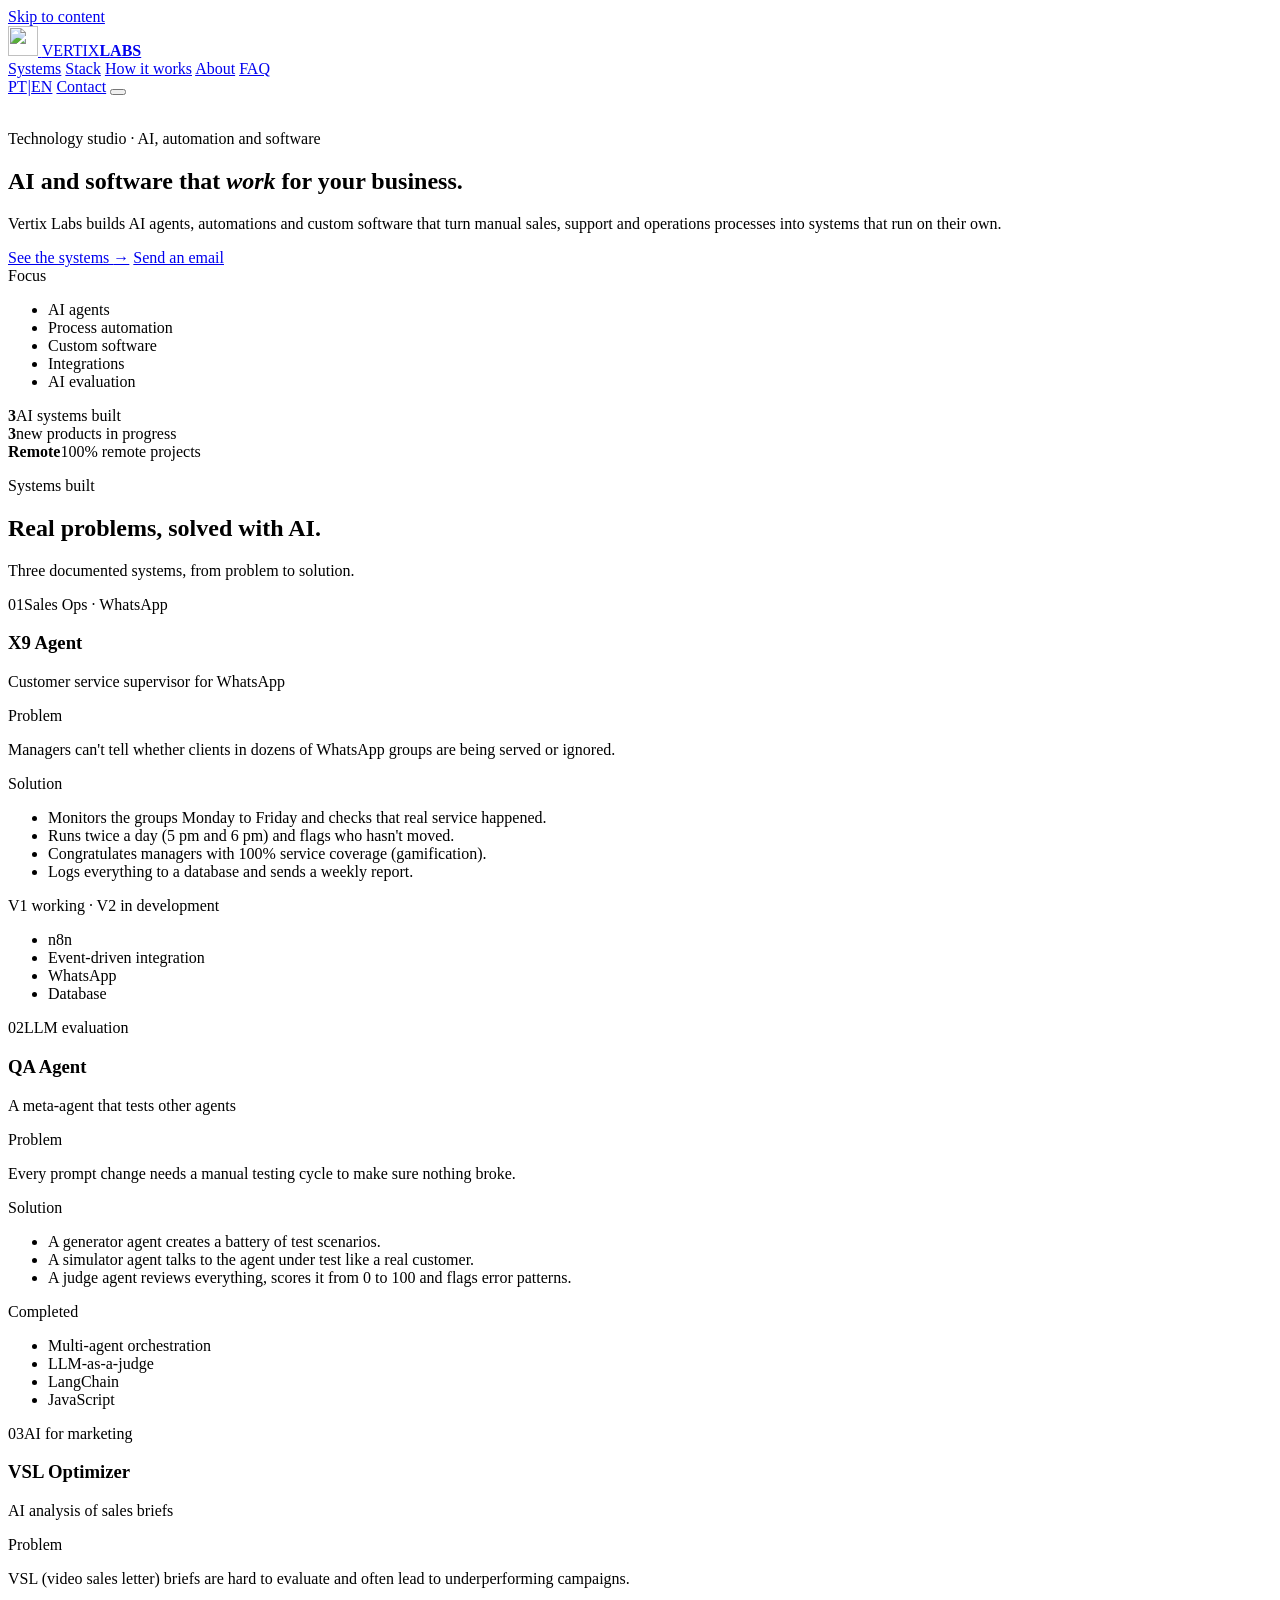
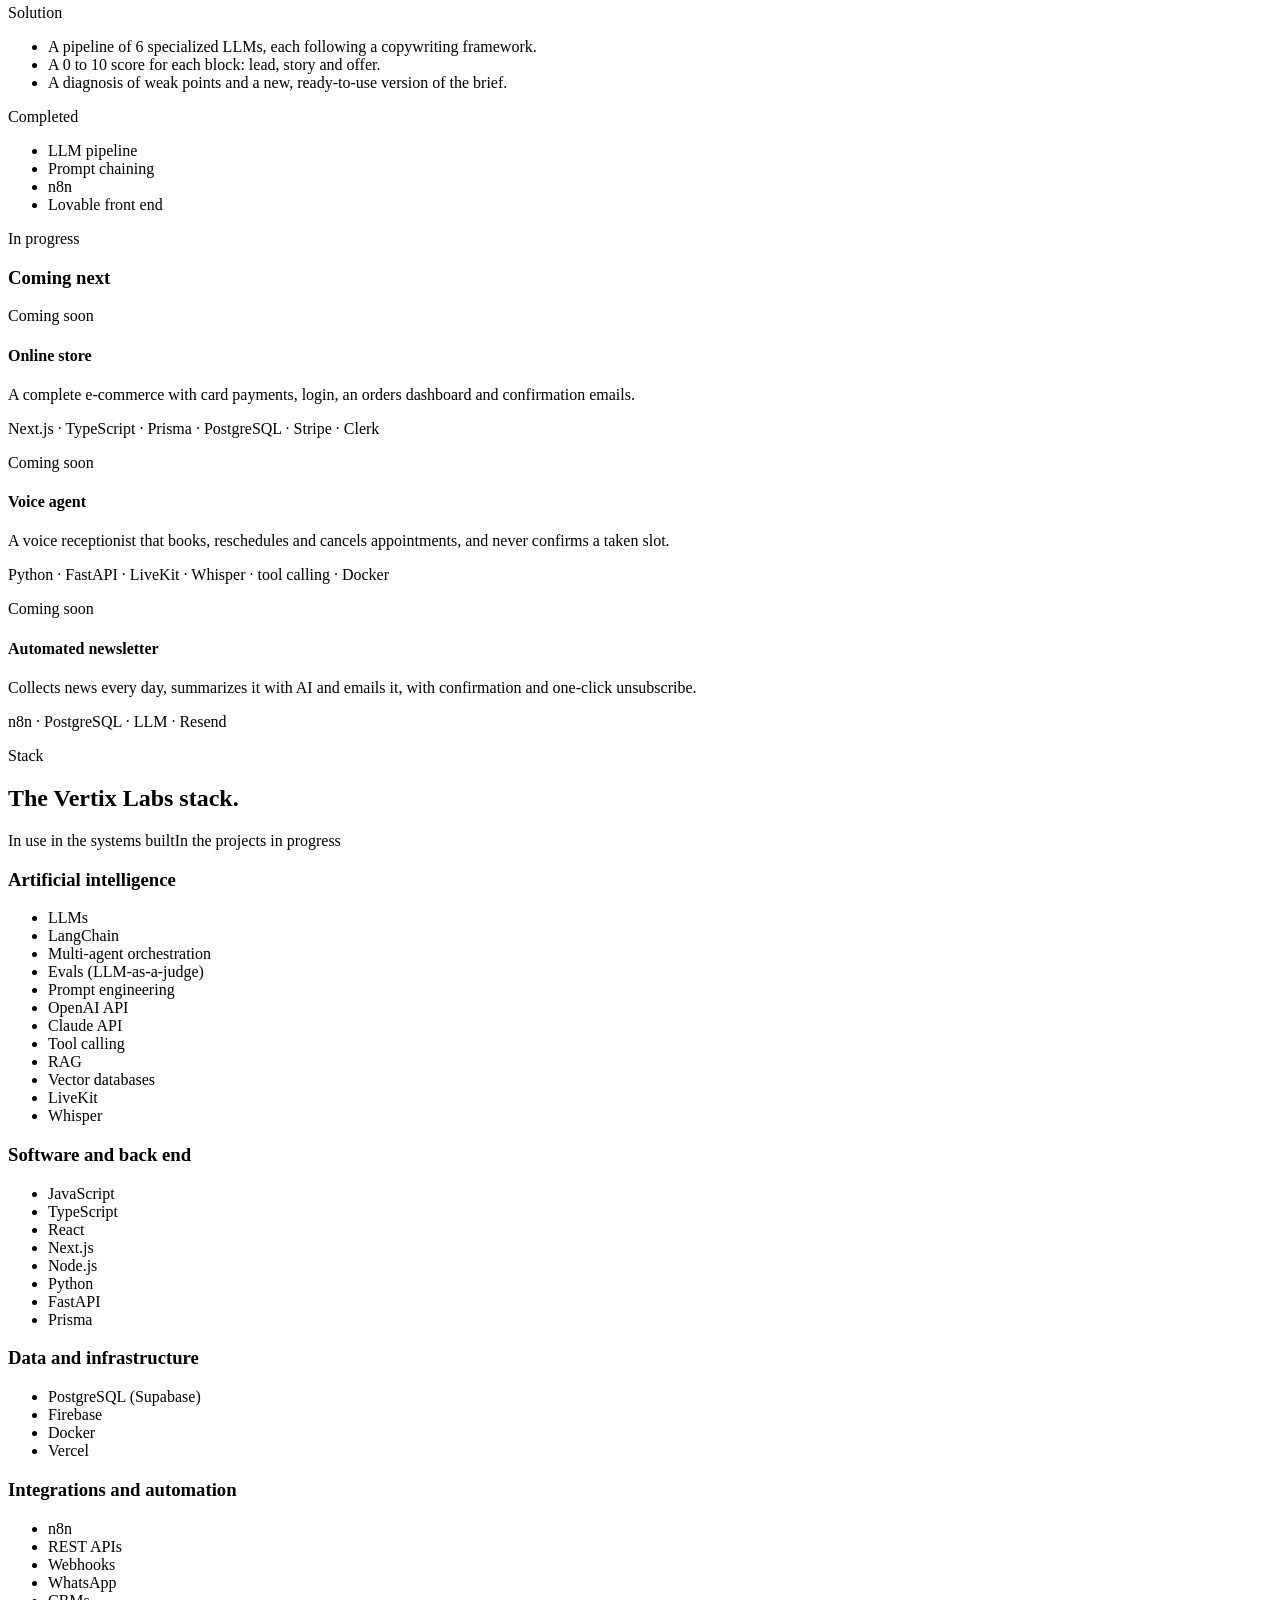
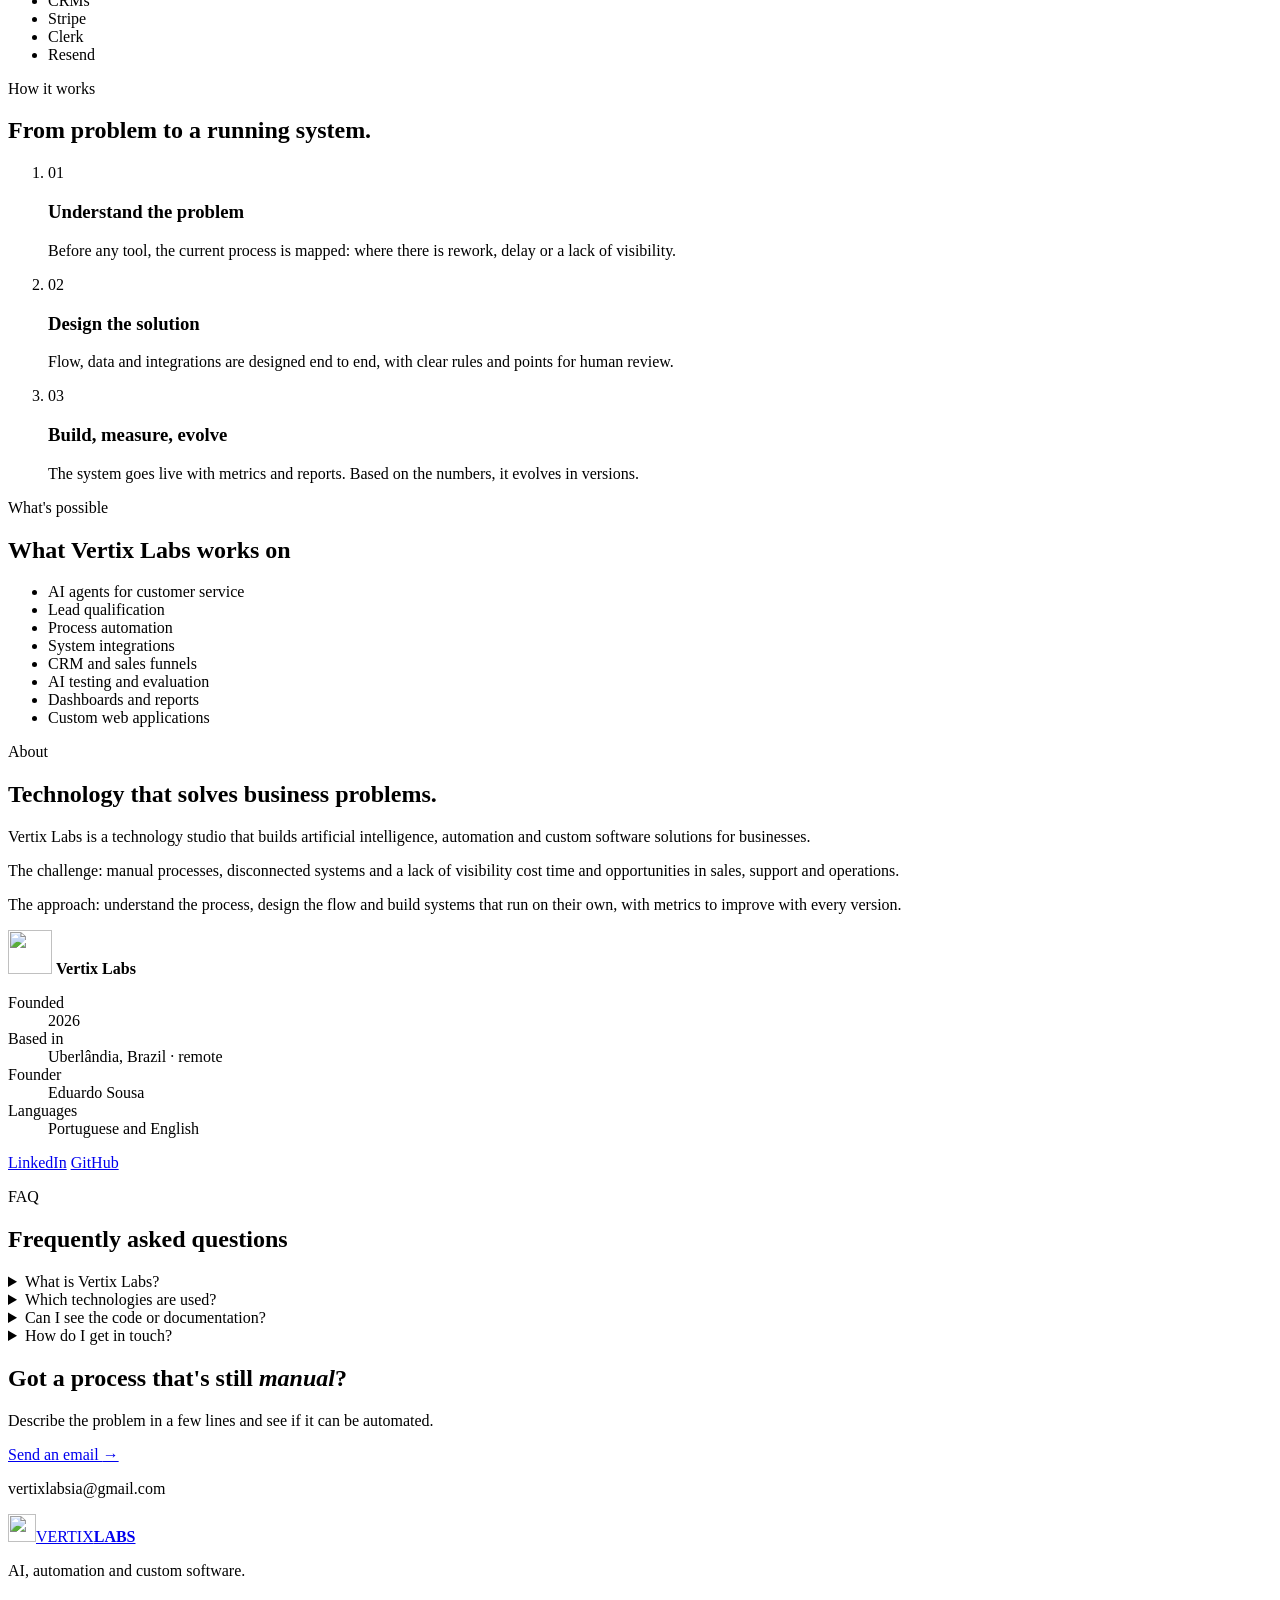
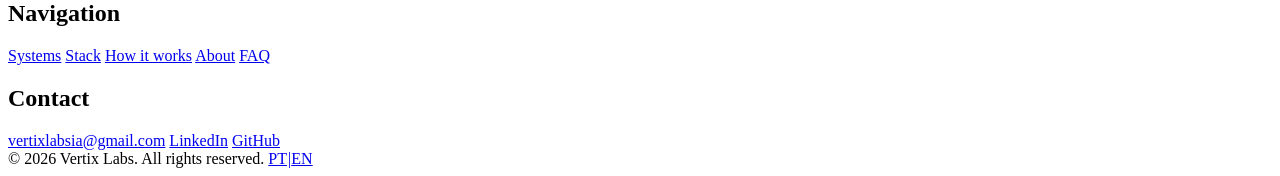
==== public/index.html @ cc722b25 "build: generate pt and en pages" ====
<!doctype html>
<html lang="pt-BR">
<head>
  <meta charset="utf-8">
  <meta name="viewport" content="width=device-width, initial-scale=1">
  <title>Vertix Labs</title>
  <meta name="robots" content="noindex">
  <meta http-equiv="refresh" content="0; url=pt/">
  <link rel="alternate" hreflang="pt-BR" href="https://vertixlabs.netlify.app/pt/">
  <link rel="alternate" hreflang="en" href="https://vertixlabs.netlify.app/en/">
  <link rel="alternate" hreflang="x-default" href="https://vertixlabs.netlify.app/">
  <link rel="icon" type="image/png" href="assets/img/favicon.png">
  <style>
    html { background: #0a0c0b; color: #f3f6f4; font-family: system-ui, sans-serif; }
    body { display: grid; place-items: center; min-height: 100vh; margin: 0; }
    a { color: #0ee473; }
  </style>
  <script>
    (function () {
      var supported = ["pt", "en"];
      var lang = null;
      try { lang = localStorage.getItem("vx-lang"); } catch (e) { /* storage unavailable */ }
      if (supported.indexOf(lang) === -1) {
        var browser = (navigator.language || "").toLowerCase();
        lang = browser.indexOf("en") === 0 ? "en" : "pt";
      }
      location.replace(lang + "/" + location.hash);
    })();
  </script>
</head>
<body>
  <p><a href="pt/">Português</a> · <a href="en/">English</a></p>
</body>
</html>
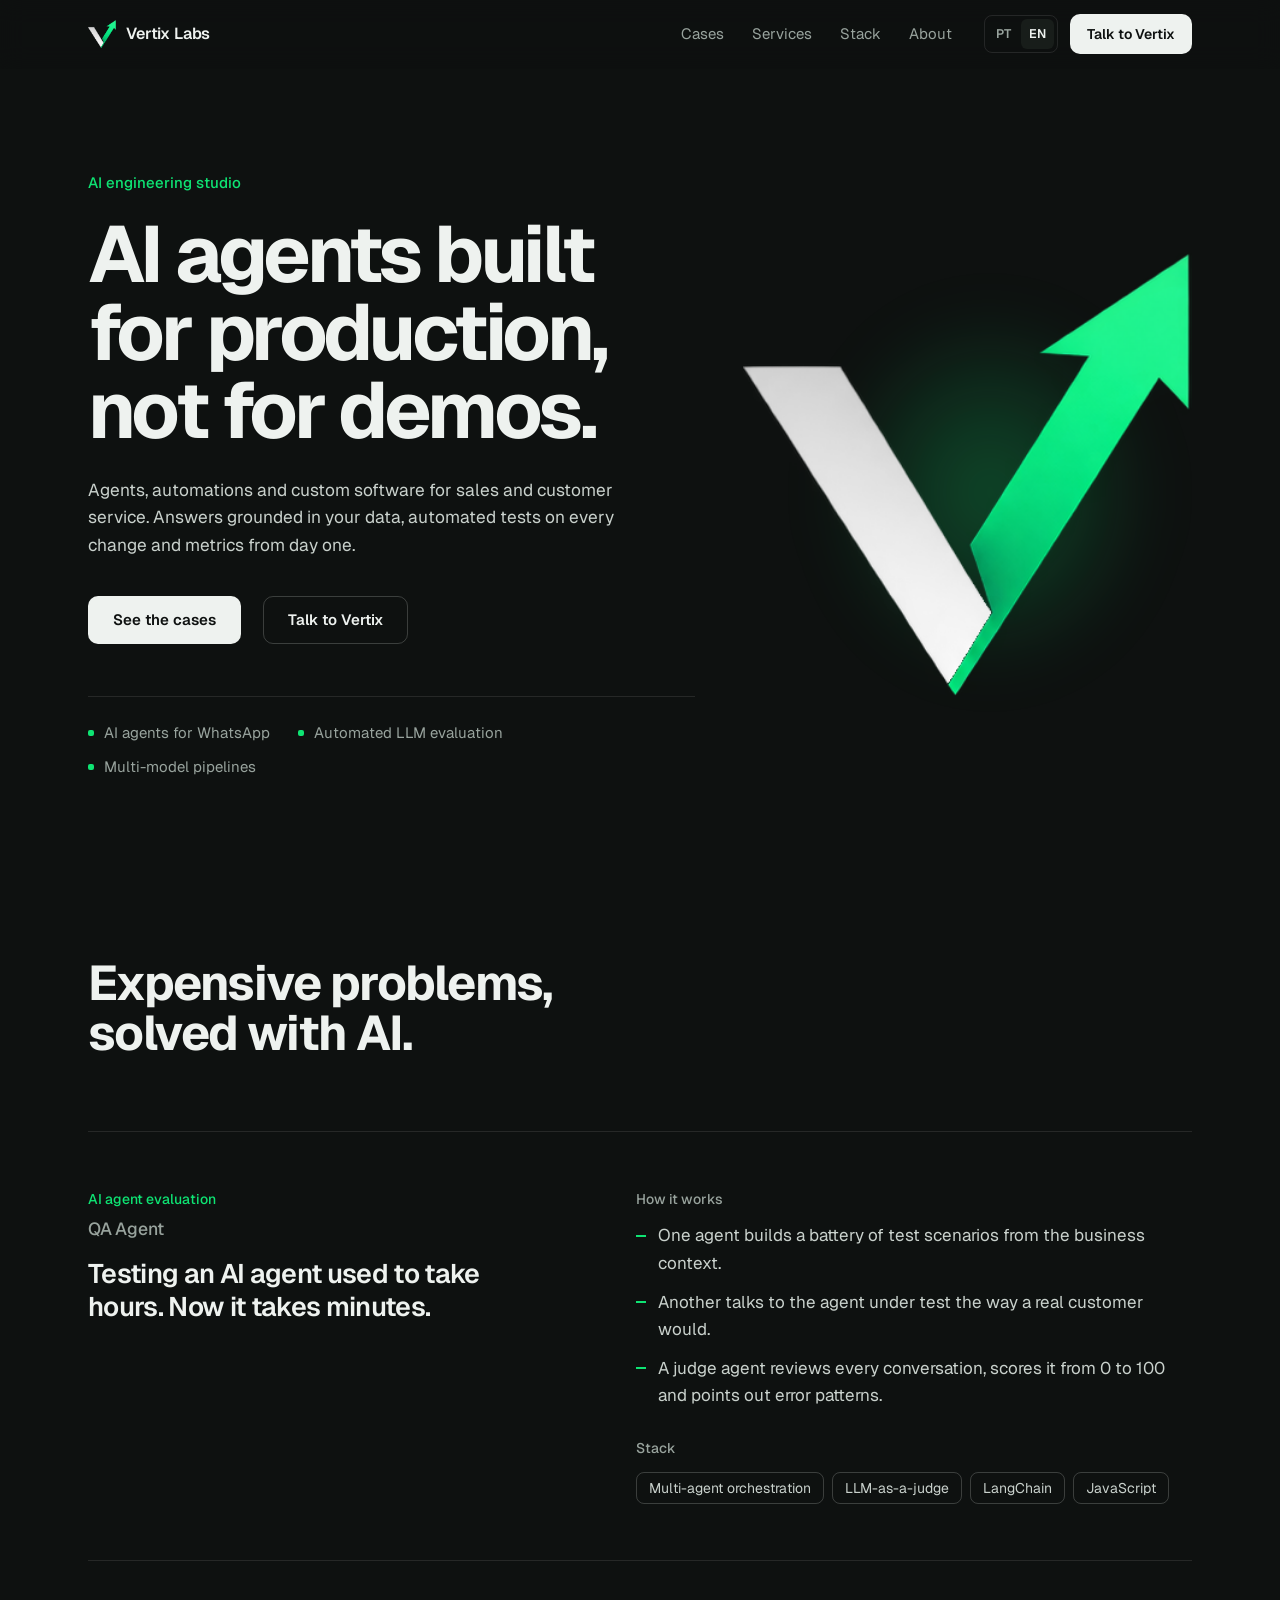
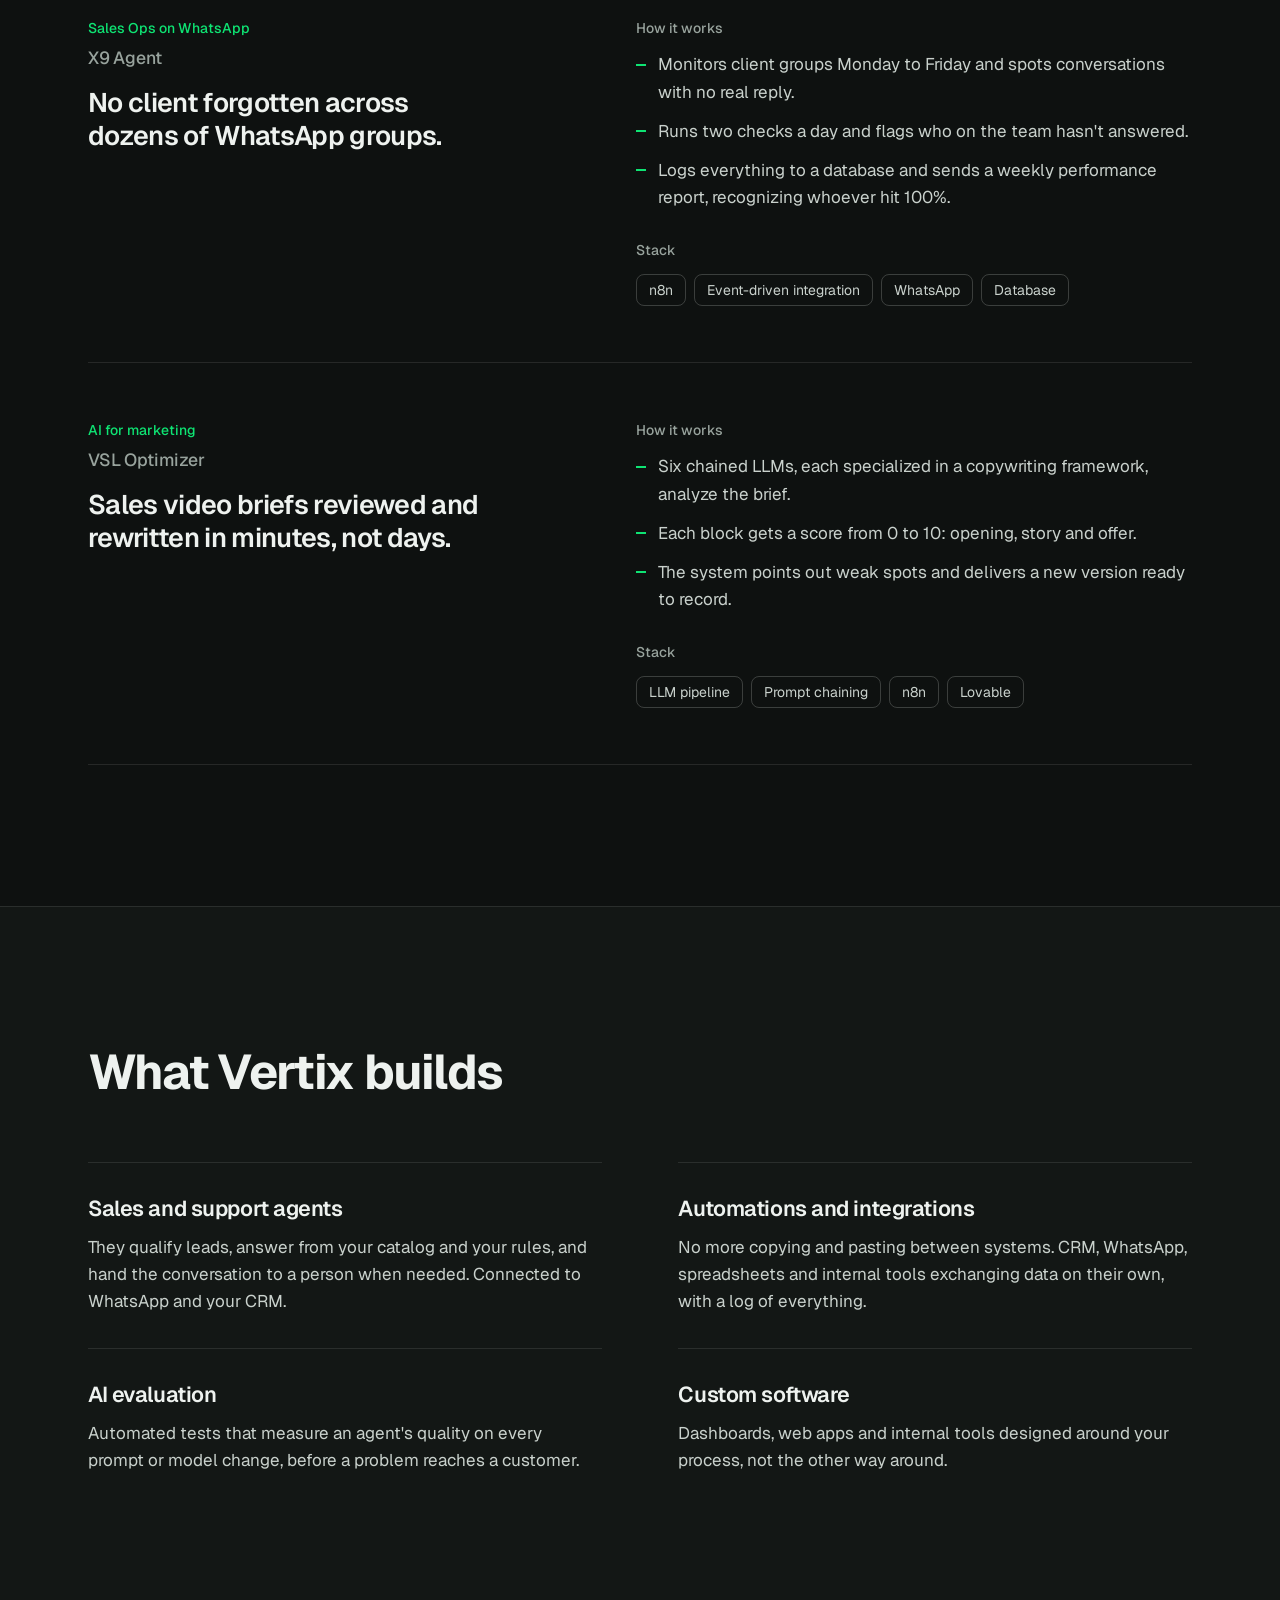
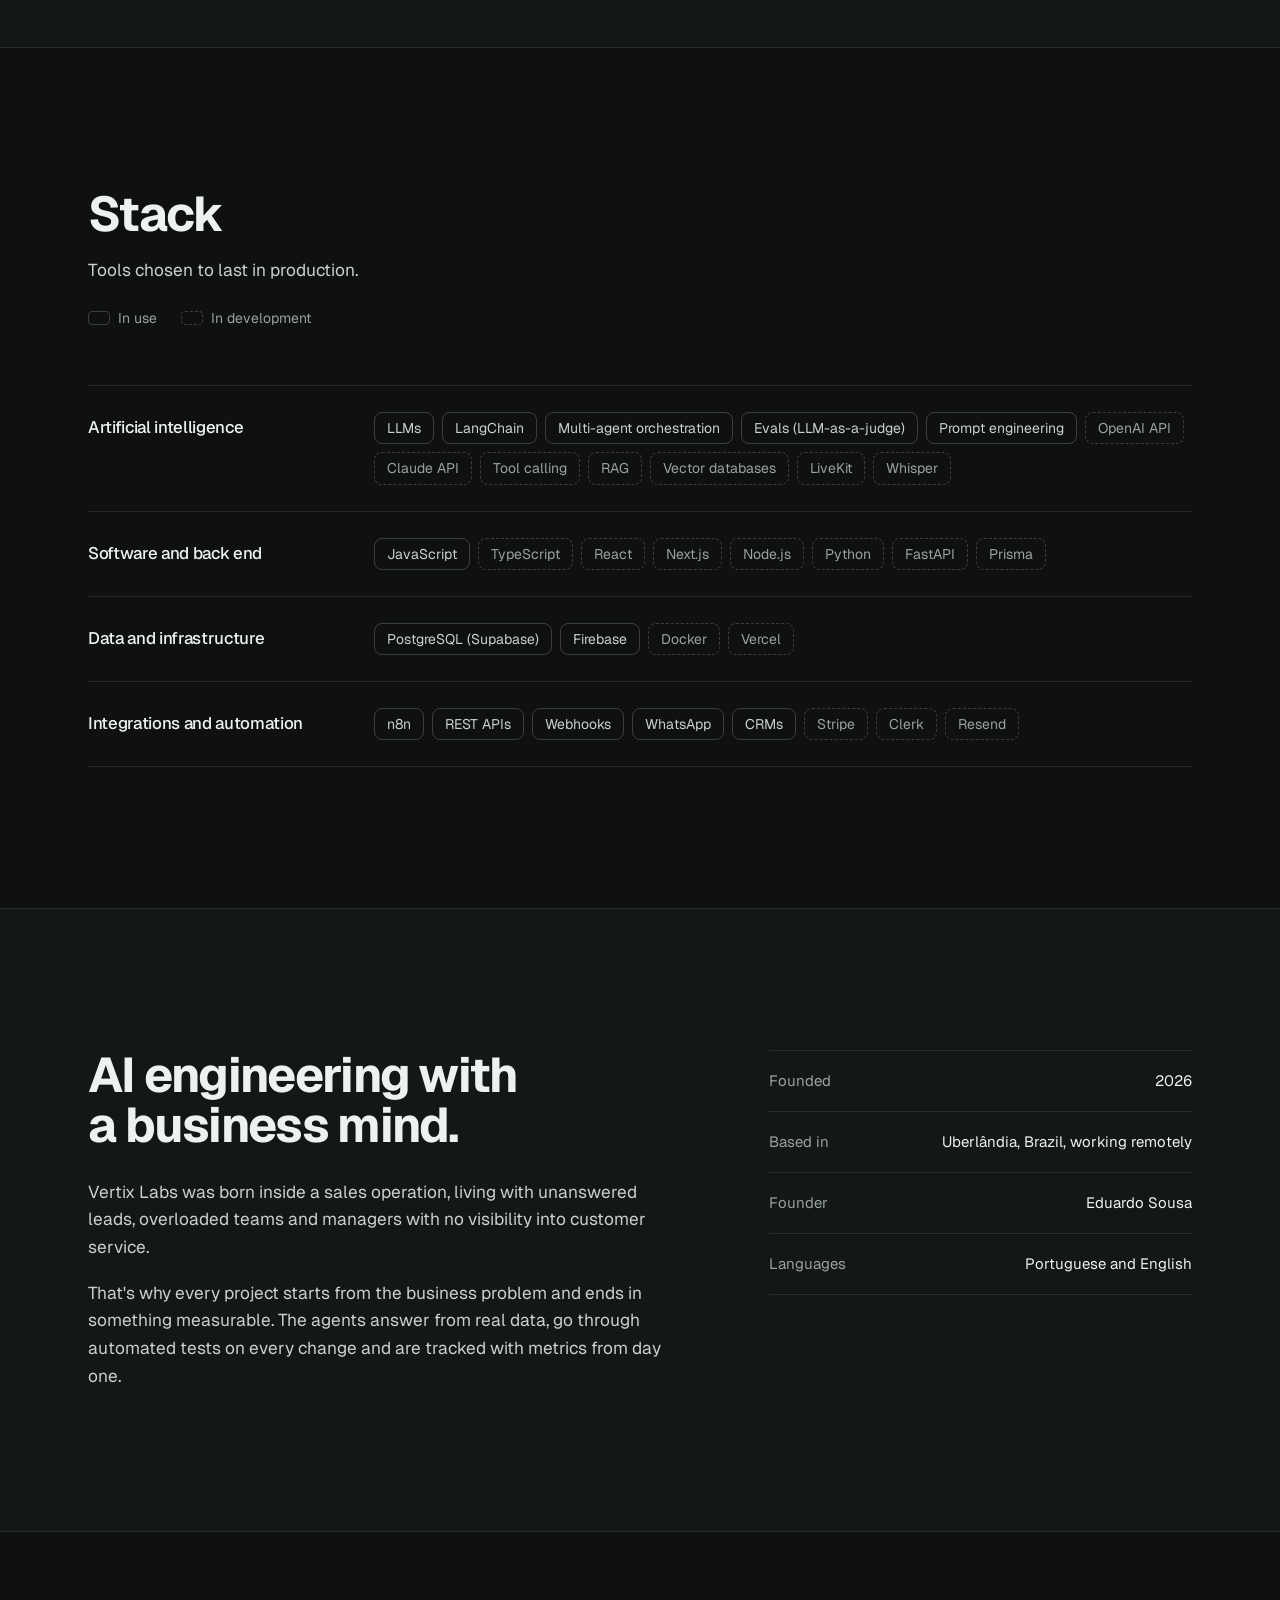
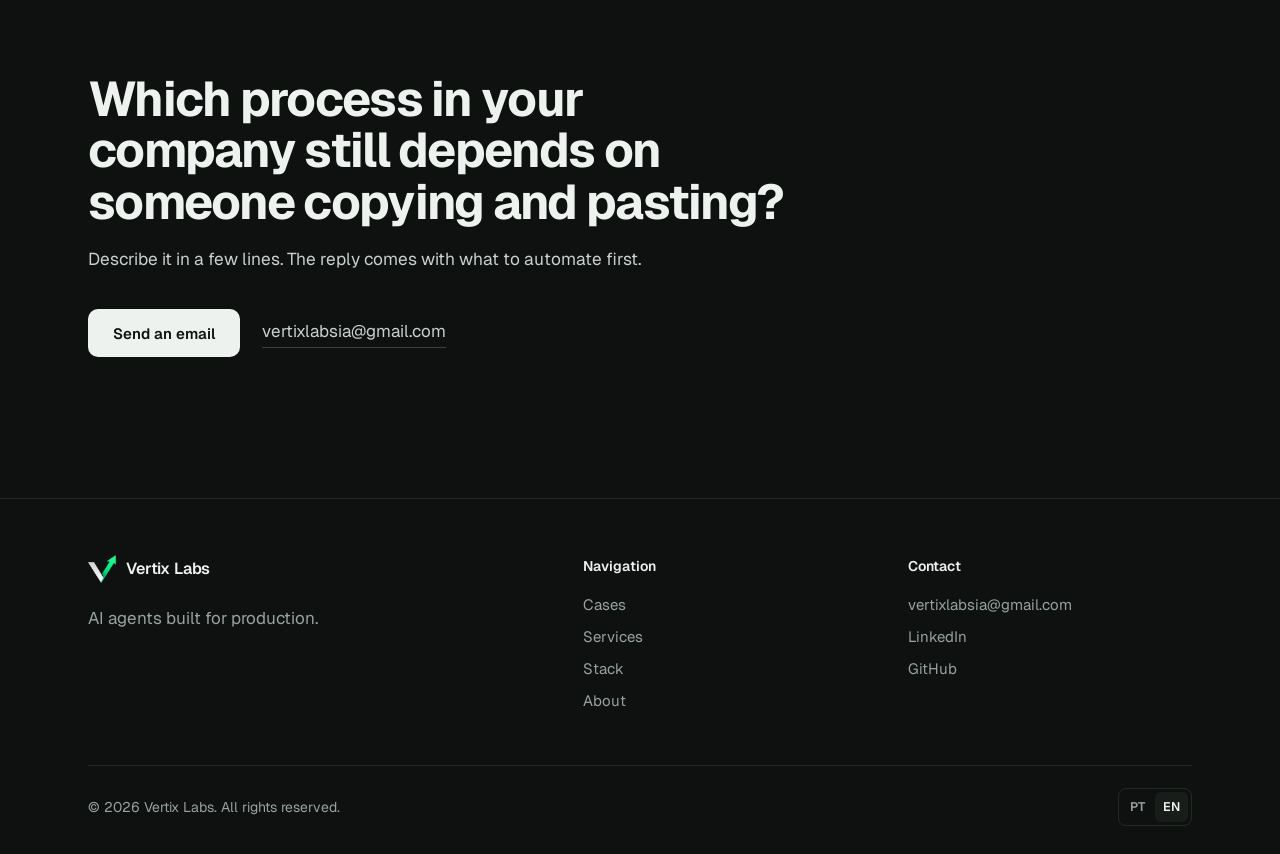
==== commit ea019f51: "feat: rewrite copy and focus the page on case studies Lead with outcomes, replace the generic sectio" ====
--- a/public/index.html
+++ b/public/index.html
@@ -29,6 +29,6 @@
   </script>
 </head>
 <body>
-  <p><a href="pt/">Português</a> · <a href="en/">English</a></p>
+  <p><a href="pt/">Português</a> <a href="en/">English</a></p>
 </body>
 </html>
